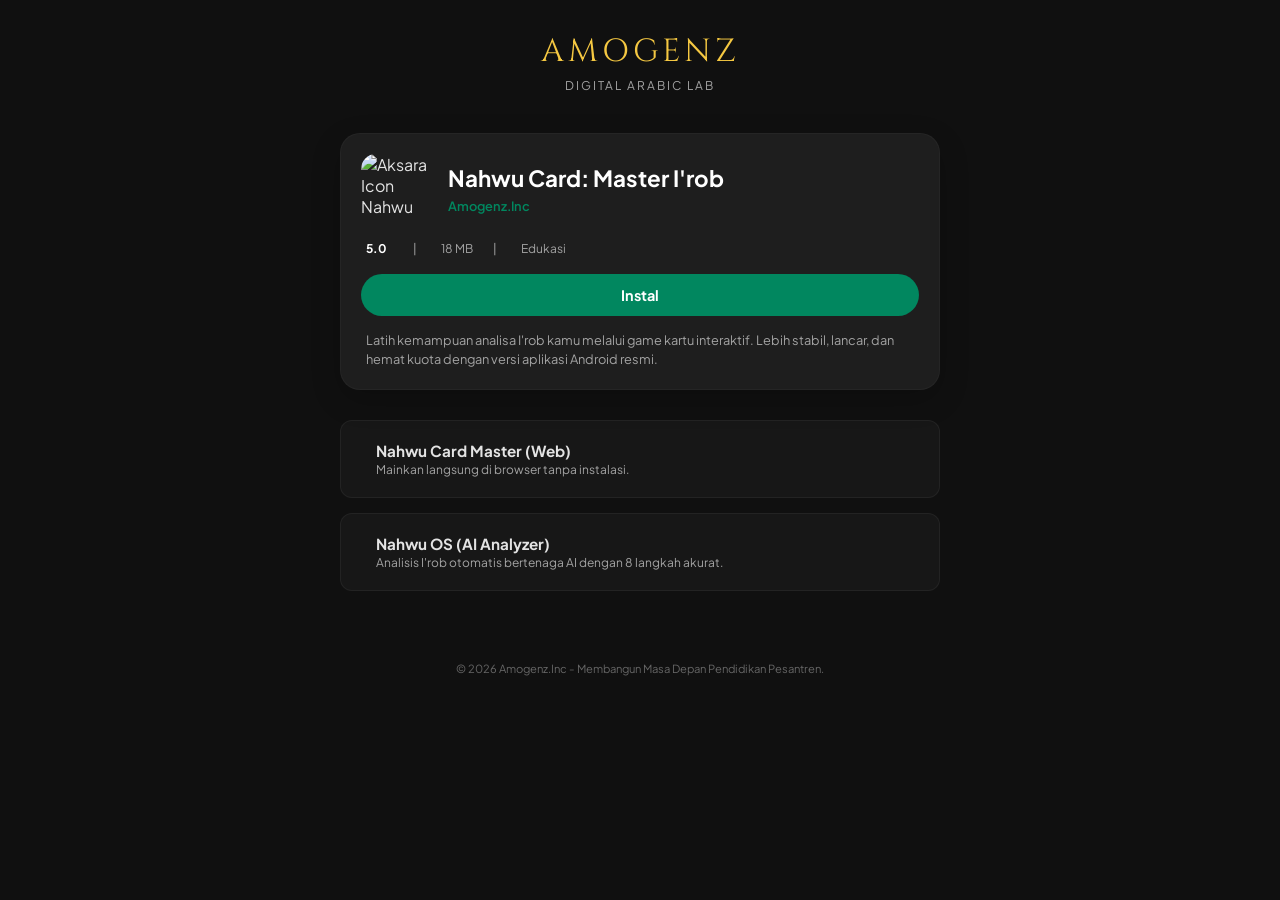
==== home.html @ d546600f "Add files via upload" ====
<!DOCTYPE html>
<html lang="id">
<head>
    <meta charset="UTF-8">
    <meta name="viewport" content="width=device-width, initial-scale=1.0">
    <title>Amogenz - Pusat Belajar Nahwu Modern</title>
    <link rel="icon" type="image/webp" href="https://i.ibb.co.com/LXGk3Pvw/Akasara-icon.webp">
    
    <link href="https://fonts.googleapis.com/css2?family=Cinzel:wght@600;800&family=Plus+Jakarta+Sans:wght@300;400;500;600;700&display=swap" rel="stylesheet">
    <script src="https://unpkg.com/@phosphor-icons/web"></script>

    <style>
        :root {
            --bg: #101010; 
            --surface: #1e1e1e;
            --play-green: #01875f; 
            --play-green-alpha: rgba(1, 135, 95, 0.2);
            --text-main: #e3e3e3;
            --text-dim: #a3a3a3;
            --accent: #f5c842; 
        }

        * { margin: 0; padding: 0; box-sizing: border-box; }

        body {
            background-color: var(--bg);
            color: var(--text-main);
            font-family: 'Plus Jakarta Sans', sans-serif;
            display: flex;
            flex-direction: column;
            align-items: center;
            min-height: 100vh;
            padding: 30px 15px;
        }

        header {
            text-align: center;
            margin-bottom: 40px;
        }

        .logo-amogenz {
            font-family: 'Cinzel', serif;
            font-size: 2rem;
            color: var(--accent);
            letter-spacing: 4px;
            margin-bottom: 5px;
        }

        .tagline {
            font-size: 0.75rem;
            letter-spacing: 2px;
            color: var(--text-dim);
            text-transform: uppercase;
        }

        .container {
            max-width: 600px;
            width: 100%;
        }

        .playstore-card {
            background: var(--surface);
            border-radius: 20px;
            padding: 20px;
            margin-bottom: 30px;
            border: 1px solid rgba(255,255,255,0.03);
            box-shadow: 0 10px 30px rgba(0,0,0,0.2);
        }

        .ps-header {
            display: flex;
            align-items: center;
            gap: 15px;
            margin-bottom: 15px;
        }

        .ps-app-icon {
            width: clamp(60px, 15vw, 72px);
            height: clamp(60px, 15vw, 72px);
            border-radius: 15px; 
            object-fit: cover;
        }

        .ps-app-meta h1 {
            font-size: clamp(1.1rem, 4vw, 1.4rem);
            font-weight: 700;
            color: #ffffff;
            line-height: 1.2;
            margin-bottom: 2px;
        }

        .ps-developer {
            font-size: 0.8rem;
            font-weight: 600;
            color: var(--play-green); 
            text-decoration: none;
            transition: opacity 0.2s;
        }

        .ps-developer:hover {
            opacity: 0.8;
            text-decoration: underline;
        }

        .ps-info-bar {
            display: flex;
            gap: 20px;
            margin-bottom: 18px;
            font-size: 0.75rem;
            color: var(--text-dim);
            padding-left: 5px;
        }

        .ps-info-item { display: flex; align-items: center; gap: 4px; }
        .ps-info-item i { font-size: 14px; }

        .ps-btn-instal {
            display: block;
            width: 100%;
            background-color: var(--play-green);
            color: #ffffff;
            text-align: center;
            text-decoration: none;
            padding: 12px;
            border-radius: 25px; 
            font-weight: 700;
            font-size: 0.9rem;
            transition: background-color 0.2s, transform 0.1s;
            margin-bottom: 15px;
            position: relative;
        }

        .ps-btn-instal:hover {
            background-color: #019e6f;
        }

        .ps-btn-instal:active {
            transform: scale(0.98);
        }

        .ps-btn-instal::after {
            content: '';
            position: absolute;
            inset: 0;
            border-radius: 25px;
            box-shadow: 0 0 0 0 var(--play-green-alpha);
            animation: pulse-green 2s infinite;
        }

        @keyframes pulse-green {
            0% { box-shadow: 0 0 0 0 rgba(1, 135, 95, 0.6); }
            70% { box-shadow: 0 0 0 10px rgba(1, 135, 95, 0); }
            100% { box-shadow: 0 0 0 0 rgba(1, 135, 95, 0); }
        }

        .ps-description {
            font-size: 0.8rem;
            color: var(--text-dim);
            line-height: 1.5;
            padding: 0 5px;
        }

        .web-links {
            display: flex;
            flex-direction: column;
            gap: 15px;
        }

        .card-link {
            background: rgba(255,255,255,0.03);
            border: 1px solid rgba(255,255,255,0.05);
            padding: 20px;
            border-radius: 12px;
            text-decoration: none;
            color: var(--text-main);
            display: flex;
            align-items: center;
            gap: 15px;
            transition: border-color 0.3s;
        }

        .card-link:hover {
            border-color: rgba(255,255,255,0.15);
            background: rgba(255,255,255,0.05);
        }

        .card-link i { font-size: 24px; color: var(--accent); }
        .card-info h3 { font-size: 0.95rem; margin-bottom: 2px; }
        .card-info p { font-size: 0.75rem; color: var(--text-dim); }

        footer {
            margin-top: 50px;
            padding-top: 20px;
            font-size: 0.7rem;
            opacity: 0.4;
            text-align: center;
        }

        @media (max-width: 480px) {
            .logo-amogenz { font-size: 1.5rem; }
        }
    </style>
</head>
<body>

    <header>
        <div class="logo-amogenz">AMOGENZ</div>
        <div class="tagline">Digital Arabic Lab</div>
    </header>

    <div class="container">
        
        <div class="playstore-card">
            
            <div class="ps-header">
                <img src="https://i.ibb.co.com/LXGk3Pvw/Akasara-icon.webp" alt="Aksara Icon Nahwu" class="ps-app-icon">
                <div class="ps-app-meta">
                    <h1>Nahwu Card: Master I'rob</h1>
                    <a href="https://amogenz.xyz" class="ps-developer" target="_blank">Amogenz.Inc</a>
                </div>
            </div>

            <div class="ps-info-bar">
                <div class="ps-info-item">
                    <span style="font-weight: 700; color: #fff; margin-right: 2px;">5.0</span>
                    <i class="ph-fill ph-star" style="color: #fff;"></i>
                </div>
                <div class="ps-info-item">|</div>
                <div class="ps-info-item">
                    <i class="ph ph-intersect"></i>
                    <span>18 MB</span>
                </div>
                <div class="ps-info-item">|</div>
                <div class="ps-info-item">
                    <i class="ph ph-shield-check"></i>
                    <span>Edukasi</span>
                </div>
            </div>

            <a href="https://github.com/amogenz/Game/releases/tag/Apk" class="ps-btn-instal">
                Instal
            </a>

            <p class="ps-description">
                Latih kemampuan analisa I'rob kamu melalui game kartu interaktif. Lebih stabil, lancar, dan hemat kuota dengan versi aplikasi Android resmi.
            </p>
        </div>

        <div class="web-links">
            <a href="https://game-nahwu.amogenz.xyz" class="card-link">
                <i class="ph ph-globe"></i>
                <div class="card-info">
                    <h3>Nahwu Card Master (Web)</h3>
                    <p>Mainkan langsung di browser tanpa instalasi.</p>
                </div>
            </a>

            <a href="https://nahwu.amogenz.xyz" class="card-link">
                <i class="ph ph-cpu"></i>
                <div class="card-info">
                    <h3>Nahwu OS (AI Analyzer)</h3>
                    <p>Analisis I'rob otomatis bertenaga AI dengan 8 langkah akurat.</p>
                </div>
            </a>
        </div>
    </div>

    <footer>
        &copy; 2026 Amogenz.Inc - Membangun Masa Depan Pendidikan Pesantren.
    </footer>

</body>
</html>
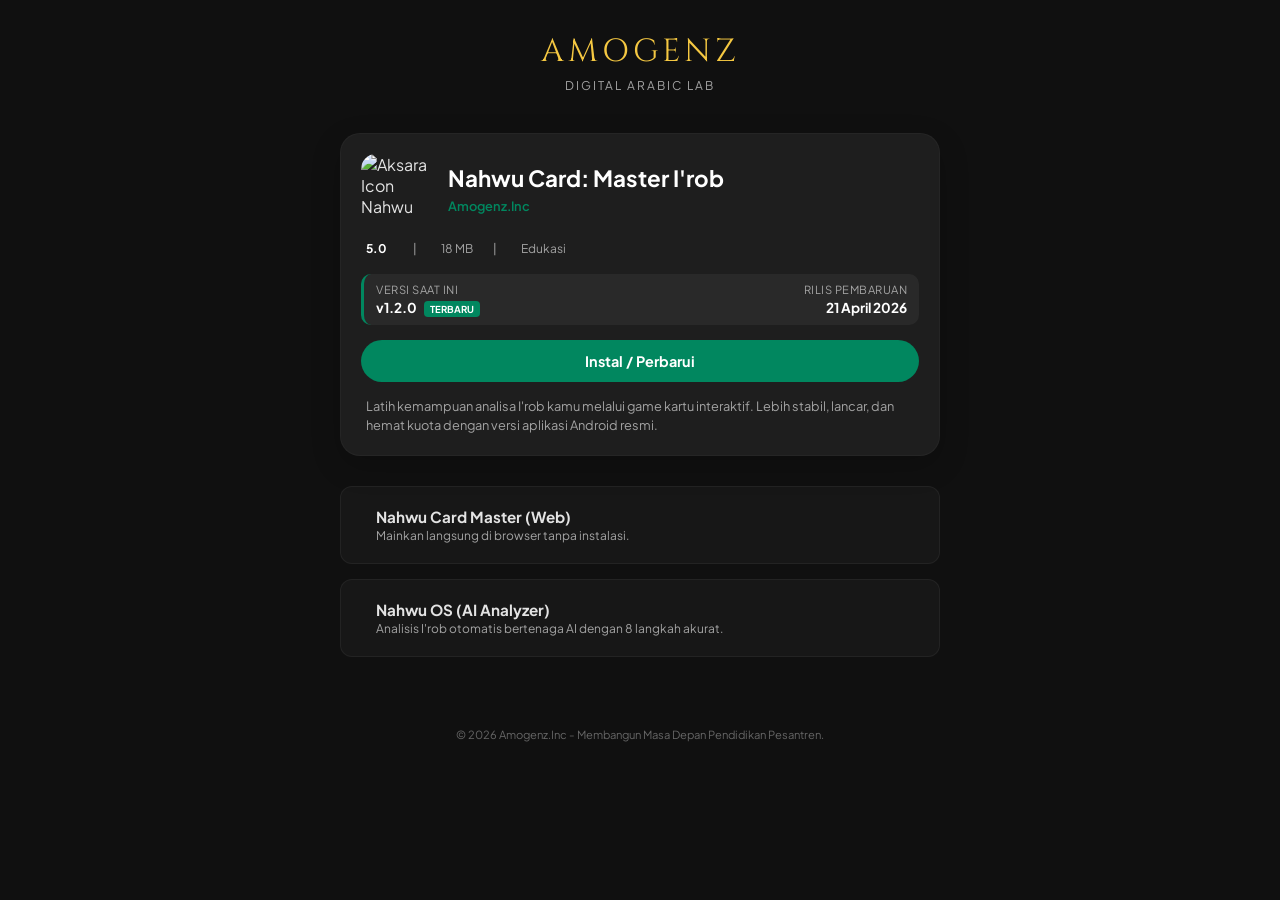
==== commit 16d36493: "Add files via upload" ====
--- a/home.html
+++ b/home.html
@@ -199,6 +199,49 @@
         @media (max-width: 480px) {
             .logo-amogenz { font-size: 1.5rem; }
         }
+        /* Informasi Versi & Tanggal */
+.ps-version-info {
+    display: flex;
+    justify-content: space-between;
+    align-items: center;
+    background: rgba(255, 255, 255, 0.05);
+    padding: 8px 12px;
+    border-radius: 10px;
+    margin-bottom: 15px;
+    border-left: 3px solid var(--play-green);
+}
+
+.ps-v-label {
+    font-size: 0.7rem;
+    color: var(--text-dim);
+    display: block;
+    text-transform: uppercase;
+    letter-spacing: 0.5px;
+}
+
+.ps-v-value {
+    font-size: 0.85rem;
+    font-weight: 700;
+    color: #fff;
+}
+
+.badge-new {
+    background: var(--play-green);
+    color: white;
+    font-size: 0.6rem;
+    padding: 2px 6px;
+    border-radius: 4px;
+    margin-left: 5px;
+    vertical-align: middle;
+    animation: blink 2s infinite;
+}
+
+@keyframes blink {
+    0% { opacity: 1; }
+    50% { opacity: 0.5; }
+    100% { opacity: 1; }
+}
+
     </style>
 </head>
 <body>
@@ -210,41 +253,53 @@
 
     <div class="container">
         
-        <div class="playstore-card">
-            
-            <div class="ps-header">
-                <img src="https://i.ibb.co.com/LXGk3Pvw/Akasara-icon.webp" alt="Aksara Icon Nahwu" class="ps-app-icon">
-                <div class="ps-app-meta">
-                    <h1>Nahwu Card: Master I'rob</h1>
-                    <a href="https://amogenz.xyz" class="ps-developer" target="_blank">Amogenz.Inc</a>
-                </div>
-            </div>
-
-            <div class="ps-info-bar">
-                <div class="ps-info-item">
-                    <span style="font-weight: 700; color: #fff; margin-right: 2px;">5.0</span>
-                    <i class="ph-fill ph-star" style="color: #fff;"></i>
-                </div>
-                <div class="ps-info-item">|</div>
-                <div class="ps-info-item">
-                    <i class="ph ph-intersect"></i>
-                    <span>18 MB</span>
-                </div>
-                <div class="ps-info-item">|</div>
-                <div class="ps-info-item">
-                    <i class="ph ph-shield-check"></i>
-                    <span>Edukasi</span>
-                </div>
-            </div>
-
-            <a href="https://github.com/amogenz/Game/releases/tag/Apk" class="ps-btn-instal">
-                Instal
-            </a>
-
-            <p class="ps-description">
-                Latih kemampuan analisa I'rob kamu melalui game kartu interaktif. Lebih stabil, lancar, dan hemat kuota dengan versi aplikasi Android resmi.
-            </p>
-        </div>
+<div class="playstore-card">
+    
+    <div class="ps-header">
+        <img src="https://i.ibb.co.com/LXGk3Pvw/Akasara-icon.webp" alt="Aksara Icon Nahwu" class="ps-app-icon">
+        <div class="ps-app-meta">
+            <h1>Nahwu Card: Master I'rob</h1>
+            <a href="https://amogenz.xyz" class="ps-developer" target="_blank">Amogenz.Inc</a>
+        </div>
+    </div>
+
+    <div class="ps-info-bar">
+        <div class="ps-info-item">
+            <span style="font-weight: 700; color: #fff; margin-right: 2px;">5.0</span>
+            <i class="ph-fill ph-star" style="color: #fff;"></i>
+        </div>
+        <div class="ps-info-item">|</div>
+        <div class="ps-info-item">
+            <i class="ph ph-intersect"></i>
+            <span>18 MB</span>
+        </div>
+        <div class="ps-info-item">|</div>
+        <div class="ps-info-item">
+            <i class="ph ph-shield-check"></i>
+            <span>Edukasi</span>
+        </div>
+    </div>
+
+    <div class="ps-version-info">
+        <div>
+            <span class="ps-v-label">Versi Saat Ini</span>
+            <span class="ps-v-value">v1.2.0 <span class="badge-new">TERBARU</span></span>
+        </div>
+        <div style="text-align: right;">
+            <span class="ps-v-label">Rilis Pembaruan</span>
+            <span class="ps-v-value">21 April 2026</span>
+        </div>
+    </div>
+
+    <a href="https://github.com/amogenz/Game/releases/download/Apk/Nahwu.Card_.Master.I.rob.apk" class="ps-btn-instal">
+        Instal / Perbarui
+    </a>
+
+    <p class="ps-description">
+        Latih kemampuan analisa I'rob kamu melalui game kartu interaktif. Lebih stabil, lancar, dan hemat kuota dengan versi aplikasi Android resmi.
+    </p>
+</div>
+
 
         <div class="web-links">
             <a href="https://game-nahwu.amogenz.xyz" class="card-link">
